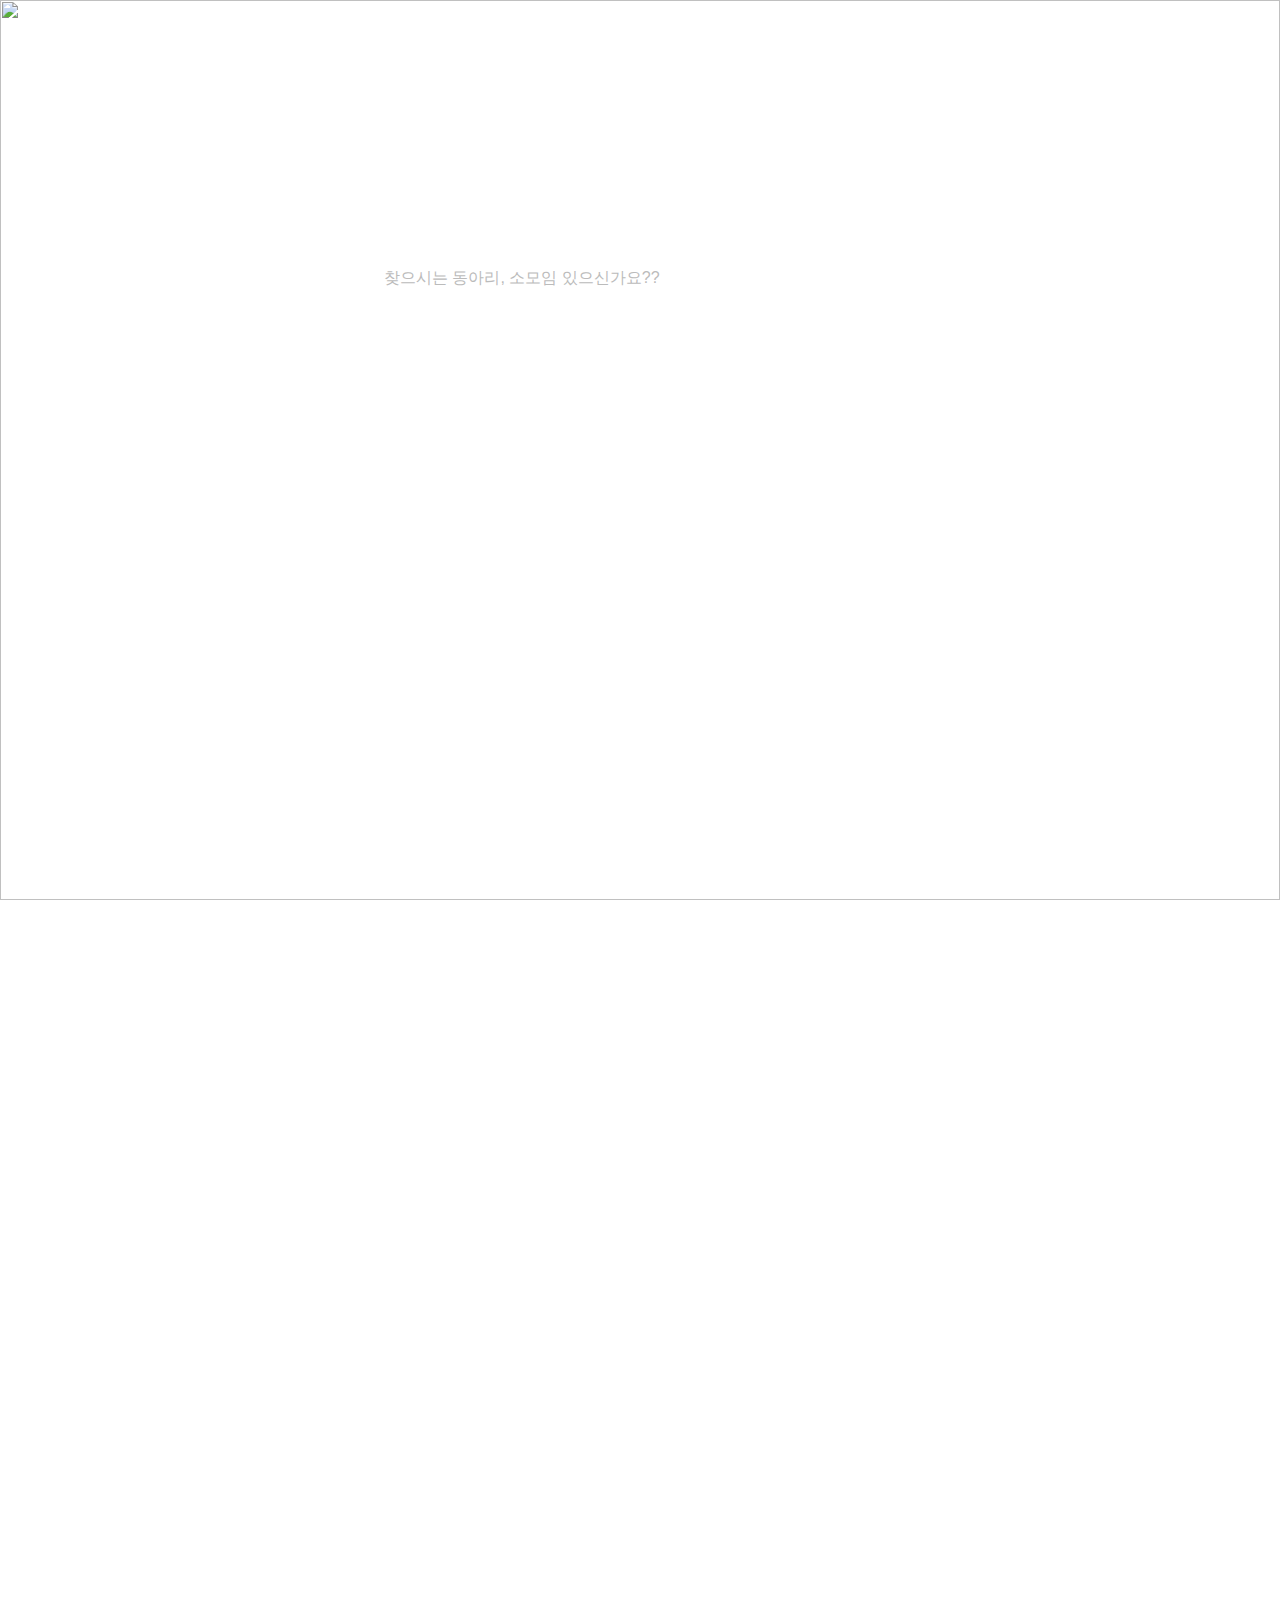
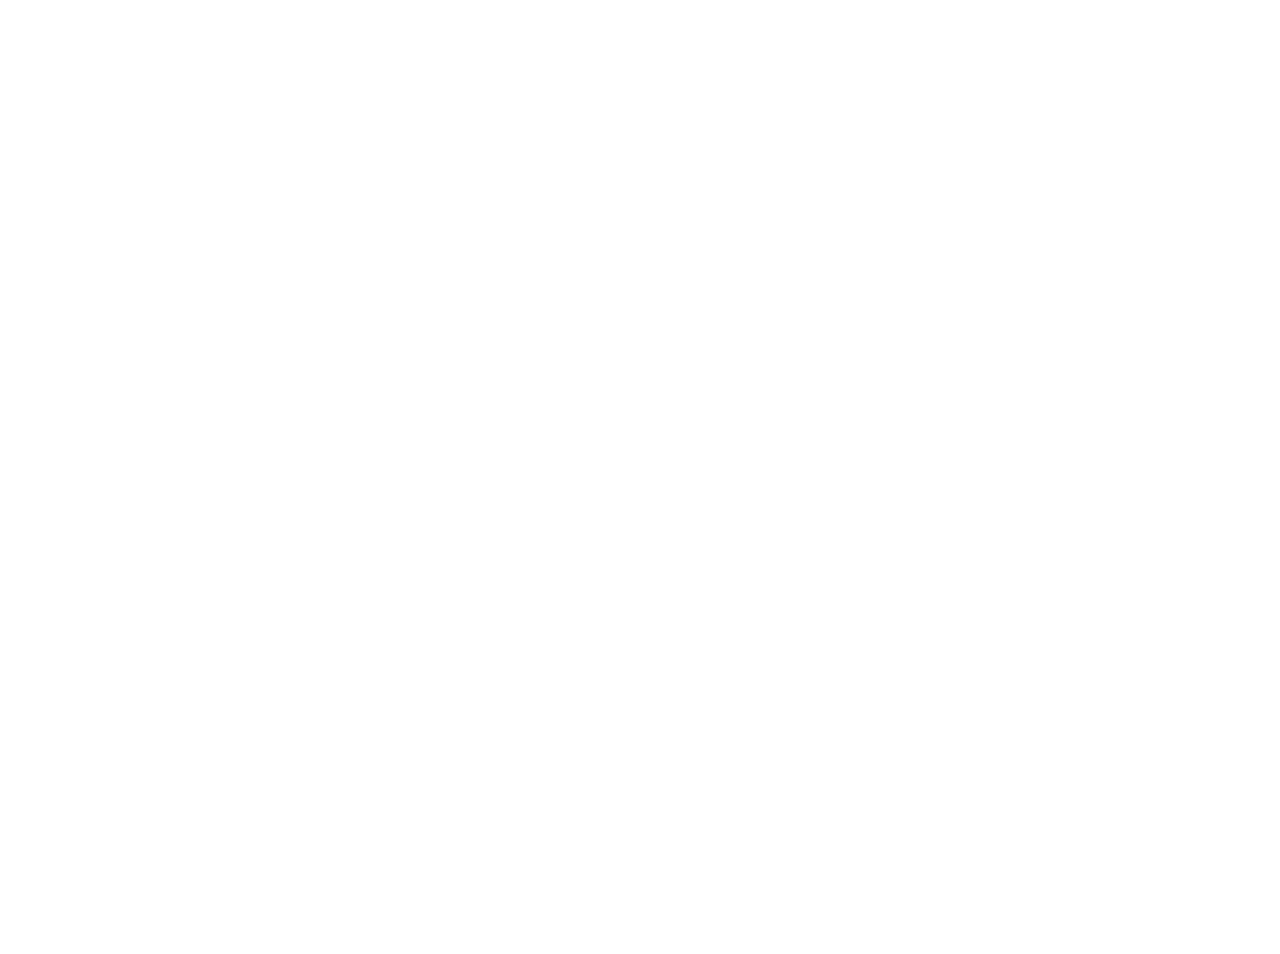
==== web-program__page-start/index.html @ 5e39df02 "사이트 홈화면(검색창) / 동아리쪽 사이트 제작" ====
<!DOCTYPE html>
<html lang="ko">
<head>
    <link rel="stylesheet" href="styles.css"/>
    <meta charset="UTF-8">
    <meta name="viewport" content="width=device-width, initial-scale=1.0">
    <title>Home</title>
</head>
<body>
    <div class = "search">
        <!--<p>검색창 위에 하고 싶은 말</p>-->
        <!--<span>검색창 위에 하고 싶은 말</span>-->
        <form name="searchform" method="post" action="/search" class = "search-container">
            <!--<label for = "searchform-input"></label>-->
            <button type="submit" class = "search-button">
                <i class="fa-solid fa-magnifying-glass"></i>
            </button>
            <input type ="text" name ="s_keyword" placeholder="찾으시는 동아리, 소모임 있으신가요??"" id="searchform-input" class ="search-input">
            
        </form>
    </div>

    <div class = body-background>
        <img src = "https://postfiles.pstatic.net/MjAyNDA1MDVfMTE1/MDAxNzE0ODYyNDIwNTU2.pI_YPgdkBW4-dgiRshVIjR2J2_TZUq2SjdNgc1wfoJAg.63YSDlT4M-PClq9WueGj3IVHpoGIuUbPYpGWipQOeucg.JPEG/%EC%97%AC%EB%A6%84_3.jpg?type=w773">
    </div>

    <script src="https://kit.fontawesome.com/21012219c4.js" crossorigin="anonymous"></script>
</body>
</html>
---- web-program__page-start/styles.css ----
@import "css/clubs.css";
@import "css/index.css";
@import "css/introduce-club.css";

body {
    margin : 0px;
    height : 250vh;
}
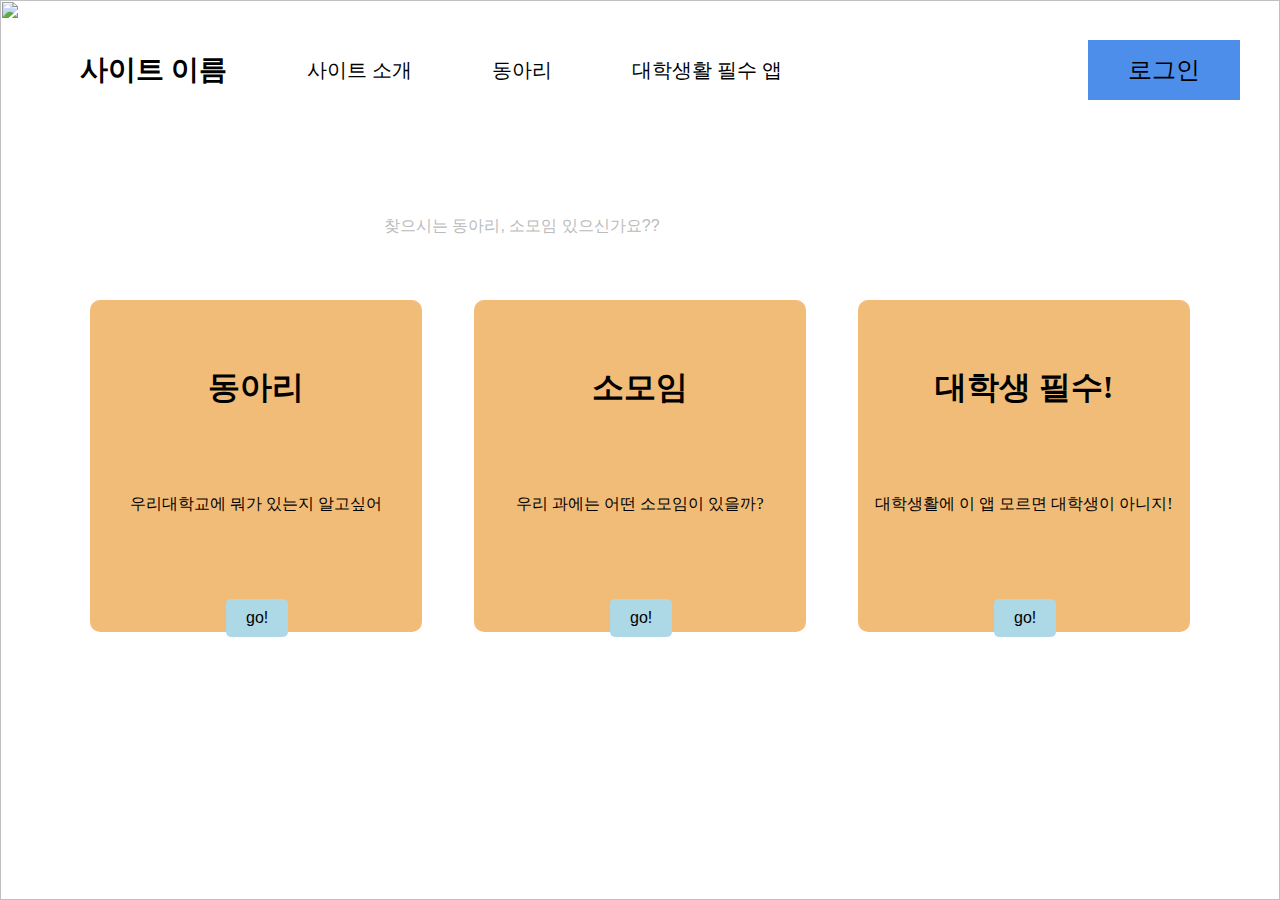
==== commit d1449183: "1단계 동아리 사이트 제작" ====
--- a/web-program__page-start/index.html
+++ b/web-program__page-start/index.html
@@ -6,7 +6,17 @@
     <meta name="viewport" content="width=device-width, initial-scale=1.0">
     <title>Home</title>
 </head>
-<body>
+<body class = "Home">
+    <nav class = "nav_bar">
+        <div class = "top_nav">
+            <a class="site-name" href = "#name">사이트 이름</a>
+            <a href = "#intro">사이트 소개</a>
+            <a href = "clubs.html">동아리</a>
+            <a href = "#app">대학생활 필수 앱</a>
+            <a class = "login" href="login.html">로그인</a>
+        </div>
+    </nav>
+
     <div class = "search">
         <!--<p>검색창 위에 하고 싶은 말</p>-->
         <!--<span>검색창 위에 하고 싶은 말</span>-->
@@ -20,6 +30,36 @@
         </form>
     </div>
 
+    <main class="dongalee-classification">
+        <div>
+            <h1 class="name">동아리</h1>
+            <detail class="detail2">
+                <p>우리대학교에 뭐가 있는지 알고싶어</p>
+            </detail>
+            <button class="gobutton">
+                go!
+            </button>
+        </div>
+        <div>
+            <h1 class="name">소모임</h1>
+            <detail class="detail2">
+                <p>우리 과에는 어떤 소모임이 있을까?</p>
+            </detail>
+            <button class="gobutton">
+                go!
+            </button>
+        </div>
+        <div>
+            <h1 class="name">대학생 필수!</h1>
+            <detail class="detail2">
+                <p>대학생활에 이 앱 모르면 대학생이 아니지!</p>
+            </detail>
+            <button class="gobutton">
+                go!
+            </button>
+        </div>
+    </main>
+
     <div class = body-background>
         <img src = "https://postfiles.pstatic.net/MjAyNDA1MDVfMTE1/MDAxNzE0ODYyNDIwNTU2.pI_YPgdkBW4-dgiRshVIjR2J2_TZUq2SjdNgc1wfoJAg.63YSDlT4M-PClq9WueGj3IVHpoGIuUbPYpGWipQOeucg.JPEG/%EC%97%AC%EB%A6%84_3.jpg?type=w773">
     </div>
--- a/web-program__page-start/styles.css
+++ b/web-program__page-start/styles.css
@@ -1,8 +1,14 @@
 @import "css/clubs.css";
 @import "css/index.css";
 @import "css/introduce-club.css";
+@import "css/nav_bar.css";
+@import "css/login.css";
 
 body {
     margin : 0px;
     height : 250vh;
+}
+
+.Home {
+    height : 100%;
 }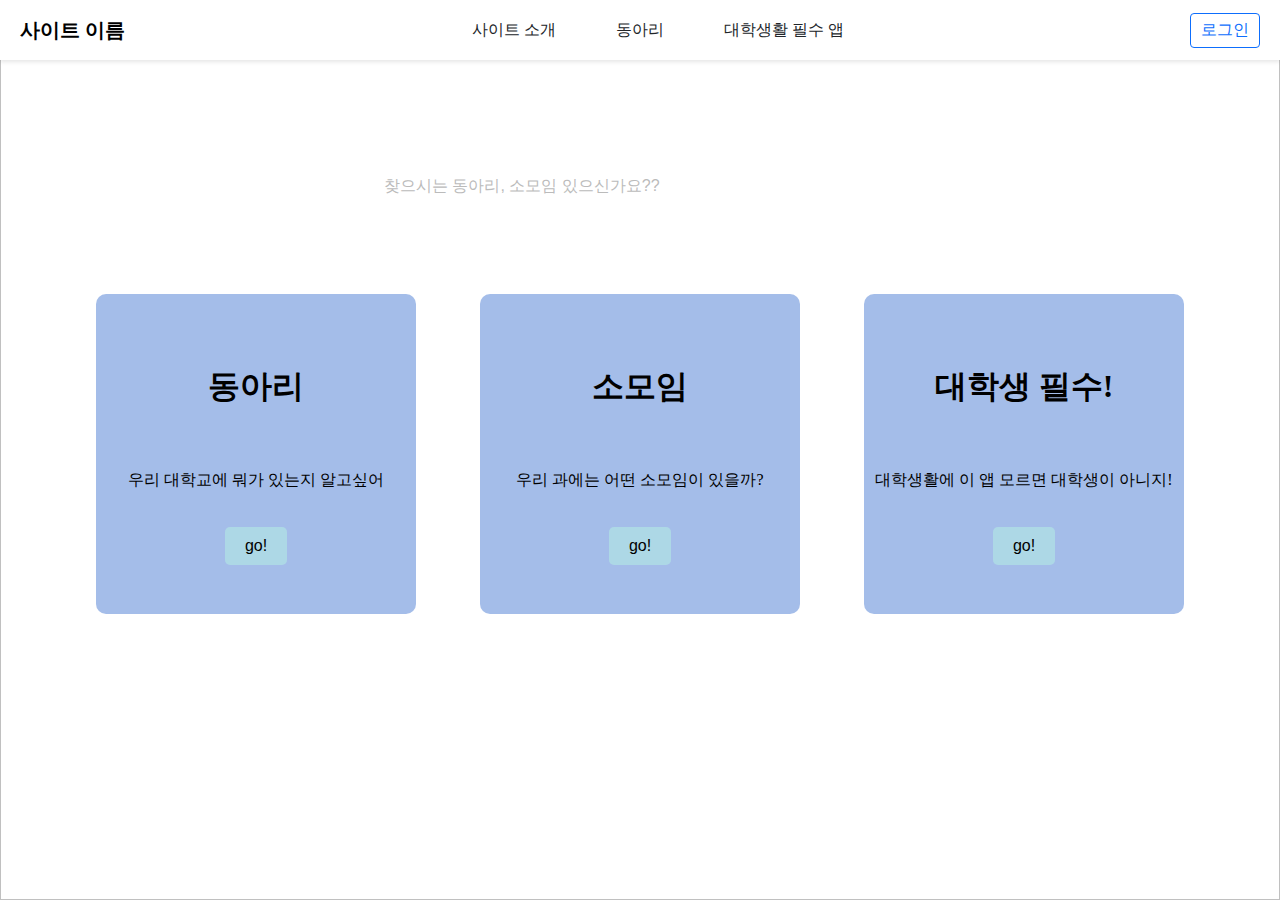
==== commit 7197d732: "2번째 수정 동아리 사이트 제작" ====
--- a/web-program__page-start/index.html
+++ b/web-program__page-start/index.html
@@ -9,11 +9,11 @@
 <body class = "Home">
     <nav class = "nav_bar">
         <div class = "top_nav">
-            <a class="site-name" href = "#name">사이트 이름</a>
-            <a href = "#intro">사이트 소개</a>
-            <a href = "clubs.html">동아리</a>
-            <a href = "#app">대학생활 필수 앱</a>
-            <a class = "login" href="login.html">로그인</a>
+            <a class="site-name" href = "index.html">사이트 이름</a>
+            <a class = "center-link" href = "clubs_introduce.html">사이트 소개</a>
+            <a class = "center-link" href = "clubs.html">동아리</a>
+            <a class = "center-link" href = "#app">대학생활 필수 앱</a>
+            <a class = "top_nav-login" href="login.html">로그인</a>
         </div>
     </nav>
 
@@ -34,7 +34,7 @@
         <div>
             <h1 class="name">동아리</h1>
             <detail class="detail2">
-                <p>우리대학교에 뭐가 있는지 알고싶어</p>
+                <p>우리 대학교에 뭐가 있는지 알고싶어</p>
             </detail>
             <button class="gobutton">
                 go!
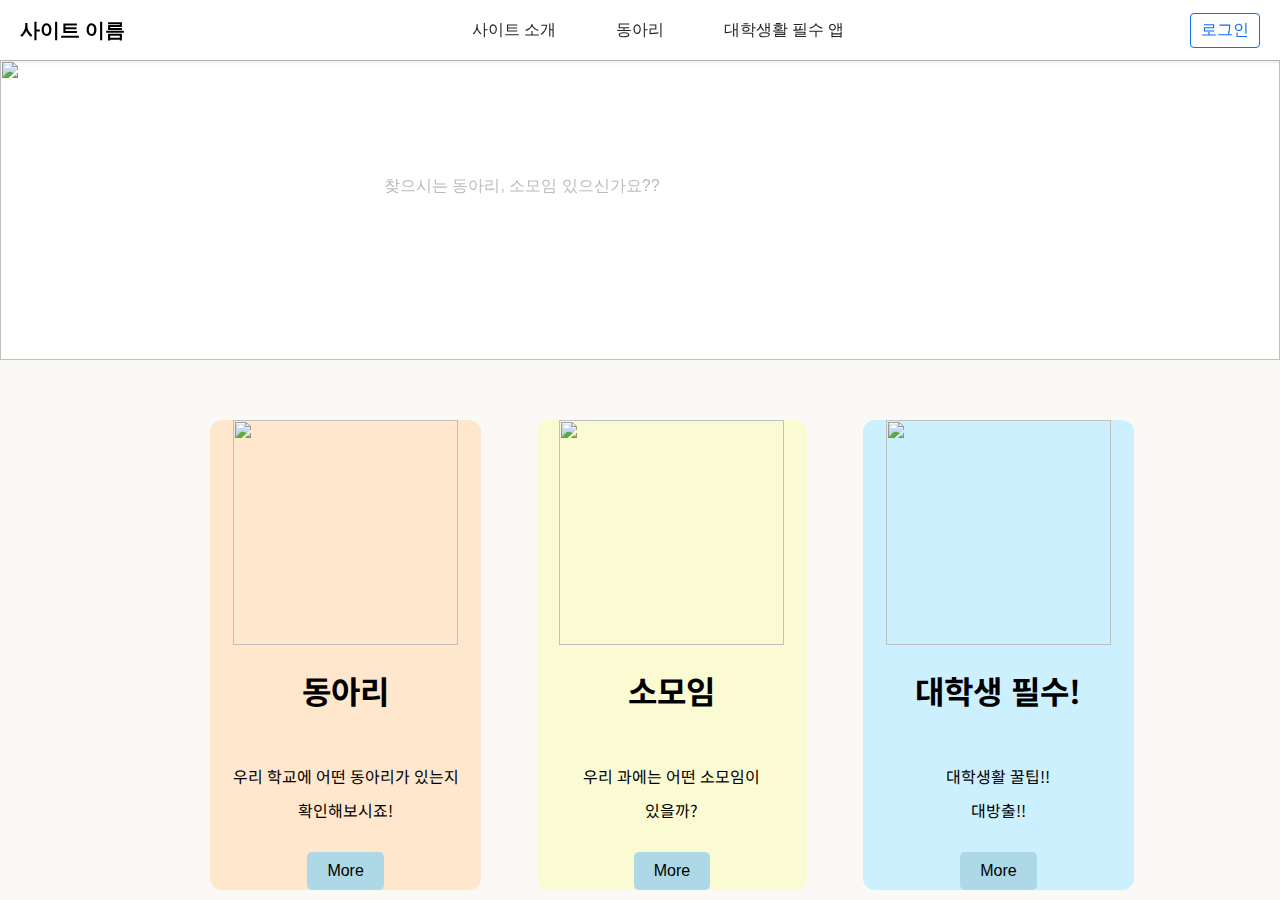
==== commit a2587e92: "Home-page-improve" ====
--- a/web-program__page-start/index.html
+++ b/web-program__page-start/index.html
@@ -5,9 +5,11 @@
     <meta charset="UTF-8">
     <meta name="viewport" content="width=device-width, initial-scale=1.0">
     <title>Home</title>
+    <link href="https://fonts.googleapis.com/css2?family=Nanum+Gothic&display=swap" rel="stylesheet">
+    <link href="https://fonts.googleapis.com/css2?family=Noto+Sans+KR:wght@400;700&display=swap" rel="stylesheet">
 </head>
 <body class = "Home">
-    <nav class = "nav_bar">
+    <nav class = "nav_bar"> 
         <div class = "top_nav">
             <a class="site-name" href = "index.html">사이트 이름</a>
             <a class = "center-link" href = "clubs_introduce.html">사이트 소개</a>
@@ -30,38 +32,40 @@
         </form>
     </div>
 
-    <main class="dongalee-classification">
-        <div>
-            <h1 class="name">동아리</h1>
-            <detail class="detail2">
-                <p>우리 대학교에 뭐가 있는지 알고싶어</p>
-            </detail>
-            <button class="gobutton">
-                go!
-            </button>
-        </div>
-        <div>
-            <h1 class="name">소모임</h1>
-            <detail class="detail2">
-                <p>우리 과에는 어떤 소모임이 있을까?</p>
-            </detail>
-            <button class="gobutton">
-                go!
-            </button>
-        </div>
-        <div>
-            <h1 class="name">대학생 필수!</h1>
-            <detail class="detail2">
-                <p>대학생활에 이 앱 모르면 대학생이 아니지!</p>
-            </detail>
-            <button class="gobutton">
-                go!
-            </button>
-        </div>
+    <main class="Home-page-main-section">
+        <div class = "Home-classification">
+            <div class = "Home-classification-column">
+                <img class = "column-img" src="https://plus.unsplash.com/premium_vector-1731581043875-fc0bbc2ad291?w=900&auto=format&fit=crop&q=60&ixlib=rb-4.0.3&ixid=M3wxMjA3fDB8MHxzZWFyY2h8MjN8fGNoaWNrZW4lMjBjaGFyYWN0ZXJ8ZW58MHx8MHx8fDA%3D">
+                <h1 class="Home-classification-column_name">동아리</h1>
+                <detail class="Home-classification-column_detail">
+                    <p>우리 학교에 어떤 동아리가 있는지</p>
+                    <p>확인해보시죠!</p>
+                </detail>
+                <button class="Home-classification-column_button">More</button>
+            </div>
+            <div class = "Home-classification-column">
+                <img class = "column-img" src="https://images.unsplash.com/vector-1740286698618-7f01b97f6899?w=900&auto=format&fit=crop&q=60&ixlib=rb-4.0.3&ixid=M3wxMjA3fDB8MHxzZWFyY2h8MjUzfHxjdXRlJTIwY2hpY2tlbnxlbnwwfHwwfHx8MA%3D%3D">
+                <h1 class="Home-classification-column_name">소모임</h1>
+                <detail class="Home-classification-column_detail">
+                    <p>우리 과에는 어떤 소모임이</p>
+                    <p>있을까?</p>
+                </detail>
+                <button class="Home-classification-column_button">More</button>
+            </div>
+            <div class = "Home-classification-column">
+                <img class="column-img" src="https://images.unsplash.com/vector-1740878694530-d3ce3827c6e7?w=900&auto=format&fit=crop&q=60&ixlib=rb-4.0.3&ixid=M3wxMjA3fDB8MHxzZWFyY2h8NTJ8fGN1dGUlMjBjaGlja2VufGVufDB8fDB8fHww">
+                <h1 class="Home-classification-column_name">대학생 필수!</h1>
+                <detail class="Home-classification-column_detail">
+                    <p>대학생활 꿀팁!!</p>
+                    <p>대방출!!</p>
+                </detail>
+                <button class="Home-classification-column_button">More</button>
+            </div>
+         </div>
     </main>
 
-    <div class = body-background>
-        <img src = "https://postfiles.pstatic.net/MjAyNDA1MDVfMTE1/MDAxNzE0ODYyNDIwNTU2.pI_YPgdkBW4-dgiRshVIjR2J2_TZUq2SjdNgc1wfoJAg.63YSDlT4M-PClq9WueGj3IVHpoGIuUbPYpGWipQOeucg.JPEG/%EC%97%AC%EB%A6%84_3.jpg?type=w773">
+    <div class = Homepage-body-background>
+        <img src = "https://plus.unsplash.com/premium_vector-1682270275978-3ac5bae3ea48?w=900&auto=format&fit=crop&q=60&ixlib=rb-4.0.3&ixid=M3wxMjA3fDB8MHxzZWFyY2h8NXx8dW5pdmVyc2l0eXxlbnwwfHwwfHx8MA%3D%3D">
     </div>
 
     <script src="https://kit.fontawesome.com/21012219c4.js" crossorigin="anonymous"></script>
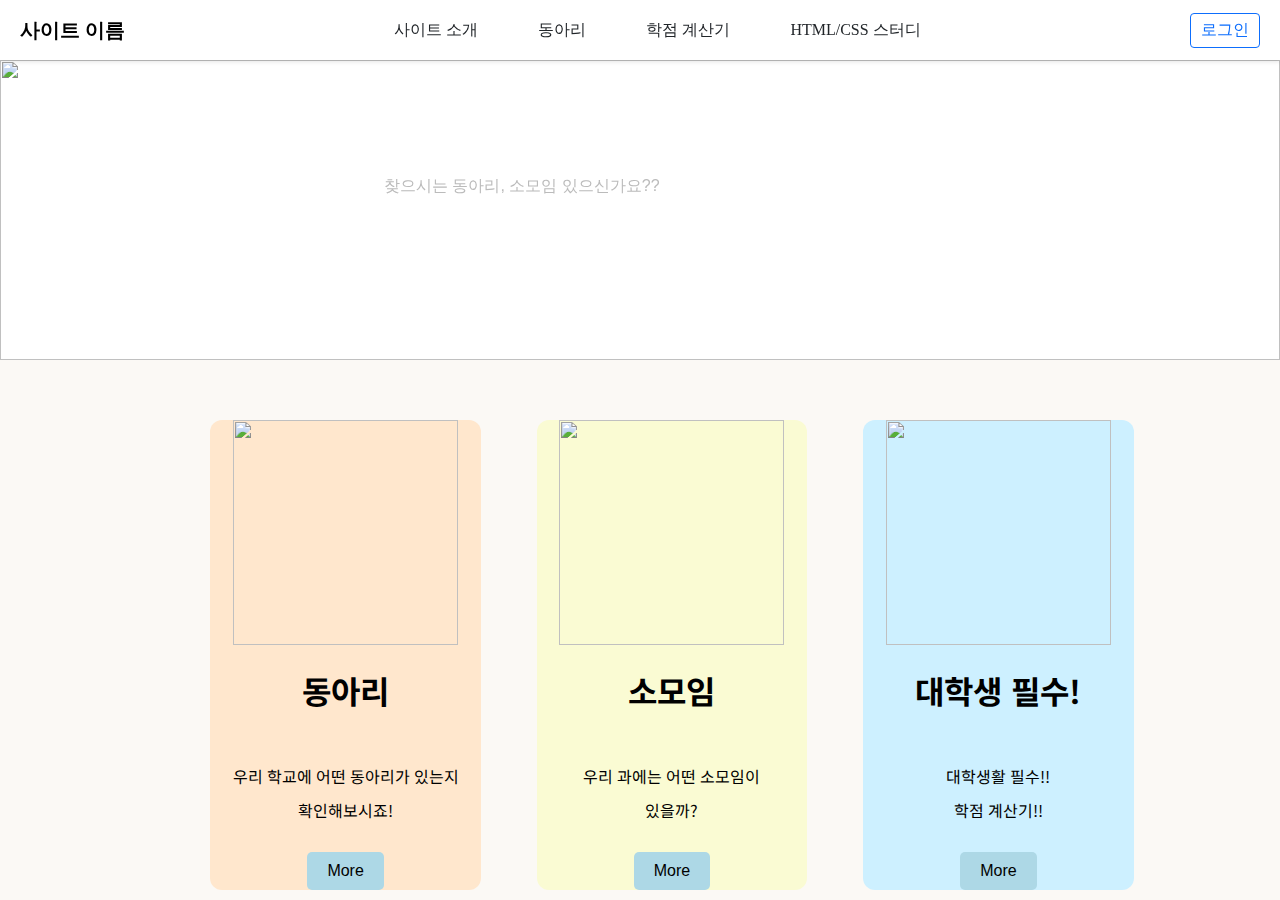
==== commit f7519773: "4/16일 업데이트 개선사항" ====
--- a/web-program__page-start/index.html
+++ b/web-program__page-start/index.html
@@ -14,7 +14,8 @@
             <a class="site-name" href = "index.html">사이트 이름</a>
             <a class = "center-link" href = "clubs_introduce.html">사이트 소개</a>
             <a class = "center-link" href = "clubs.html">동아리</a>
-            <a class = "center-link" href = "#app">대학생활 필수 앱</a>
+            <a class = "center-link" href = "credit_calculator.html">학점 계산기</a>
+            <a class = "center-link" href = "main-home.html">HTML/CSS 스터디</a>
             <a class = "top_nav-login" href="login.html">로그인</a>
         </div>
     </nav>
@@ -41,7 +42,7 @@
                     <p>우리 학교에 어떤 동아리가 있는지</p>
                     <p>확인해보시죠!</p>
                 </detail>
-                <button class="Home-classification-column_button">More</button>
+                <button class="Home-classification-column_button" onclick="window.location.href='clubs.html'">More</button>
             </div>
             <div class = "Home-classification-column">
                 <img class = "column-img" src="https://images.unsplash.com/vector-1740286698618-7f01b97f6899?w=900&auto=format&fit=crop&q=60&ixlib=rb-4.0.3&ixid=M3wxMjA3fDB8MHxzZWFyY2h8MjUzfHxjdXRlJTIwY2hpY2tlbnxlbnwwfHwwfHx8MA%3D%3D">
@@ -56,10 +57,10 @@
                 <img class="column-img" src="https://images.unsplash.com/vector-1740878694530-d3ce3827c6e7?w=900&auto=format&fit=crop&q=60&ixlib=rb-4.0.3&ixid=M3wxMjA3fDB8MHxzZWFyY2h8NTJ8fGN1dGUlMjBjaGlja2VufGVufDB8fDB8fHww">
                 <h1 class="Home-classification-column_name">대학생 필수!</h1>
                 <detail class="Home-classification-column_detail">
-                    <p>대학생활 꿀팁!!</p>
-                    <p>대방출!!</p>
+                    <p>대학생활 필수!!</p>
+                    <p>학점 계산기!!</p>
                 </detail>
-                <button class="Home-classification-column_button">More</button>
+                <button class="Home-classification-column_button" onclick="window.location.href='credit_calculator.html'">More</button>
             </div>
          </div>
     </main>
